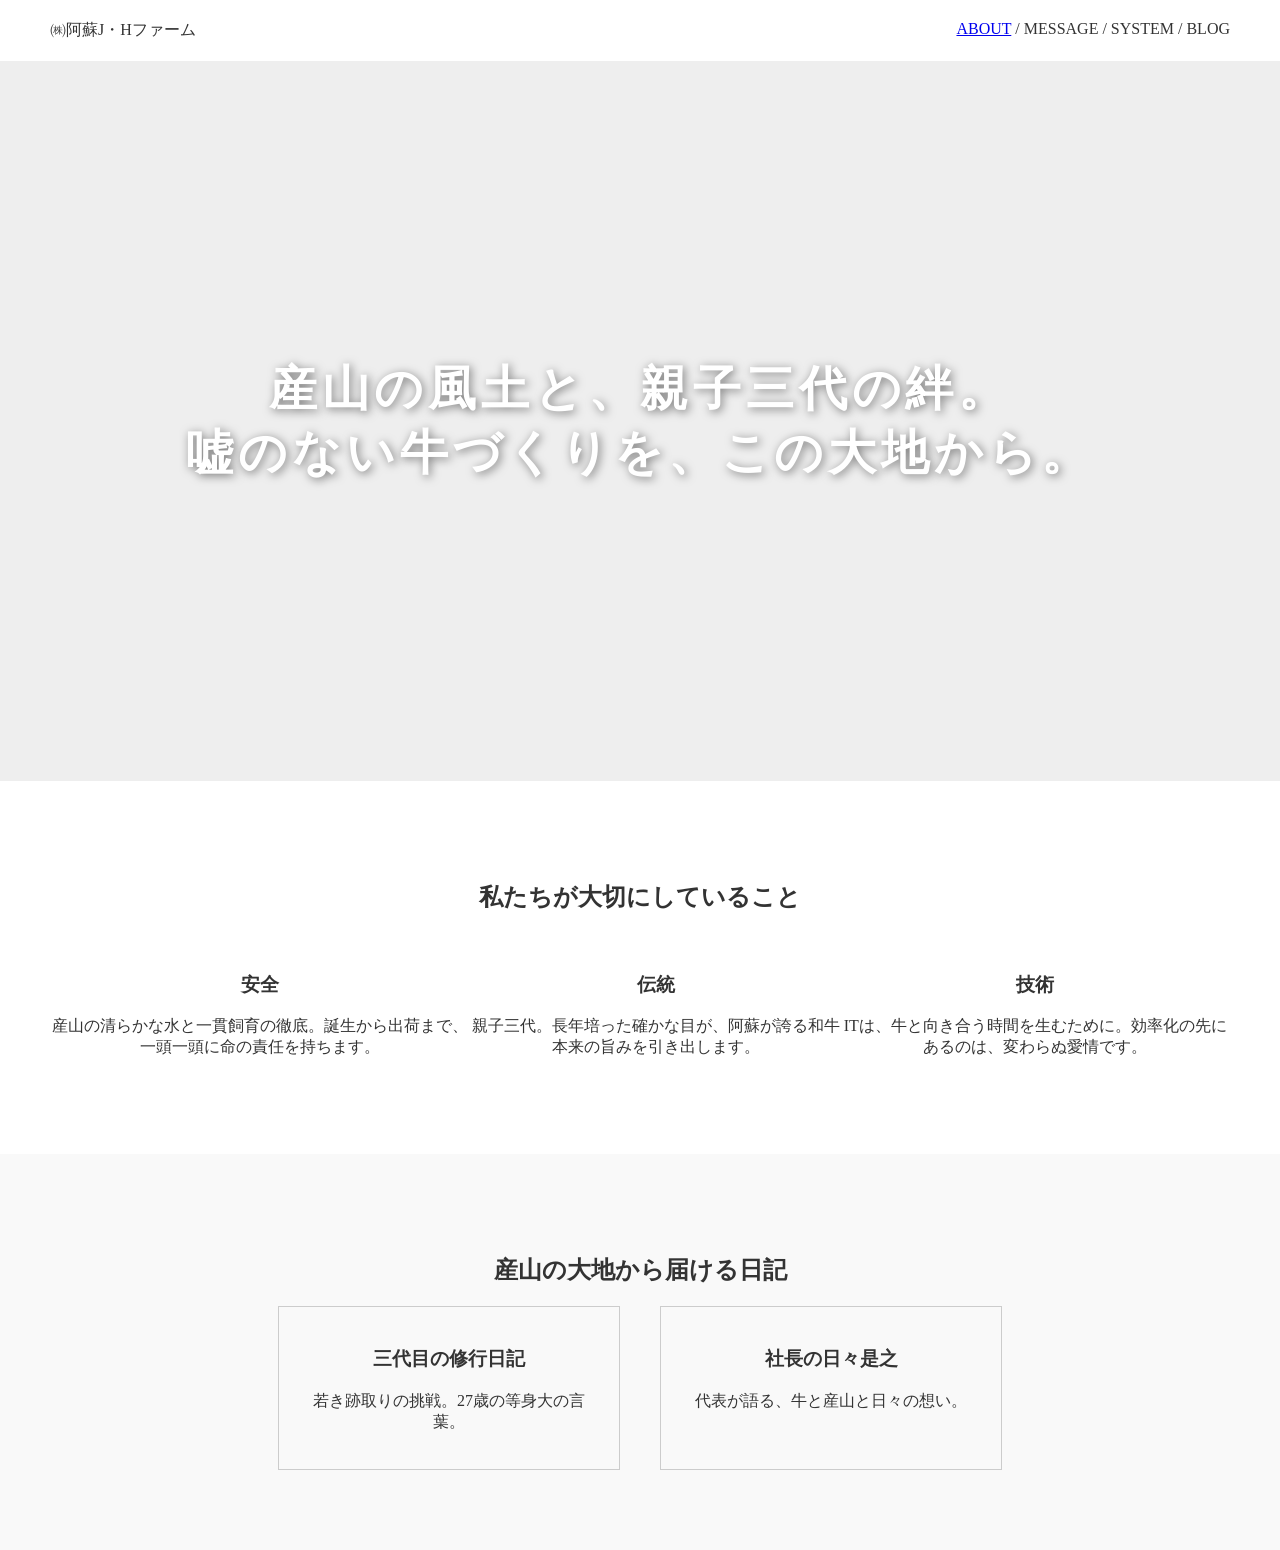
==== index.html @ 510d8aee "feat: トップページのナビにABOUTページリンクを追加" ====
<!DOCTYPE html>
<html lang="ja">
<head>
    <meta charset="UTF-8">
    <title>㈱阿蘇J・Hファーム - デモ</title>
    <link rel="stylesheet" href="style.css">
    <style>
        /* ヒーローエリアの親要素 */
/* 1. 外枠：背景を黒（または濃いグレー）にして、画像がない部分を引き締める */
.hero {
    position: relative;
    height: 80vh;
    overflow: hidden;
    background-color: #1a1a1a; /* ここを産山ブルー #004d40 にしても格好いいです */
    display: flex;
    align-items: center;      /* 上下中央 */
    justify-content: center;   /* 左右中央 */
}

/* 2. スライダー本体：親要素（hero）の中央に固定 */
.slider {
    position: absolute;
    top: 0;
    left: 0;
    width: 100%;
    height: 100%;
    display: flex;
    align-items: center;
    justify-content: center;
}

/* 3. 画像：高さを100%に固定し、横幅は自動調整して中央配置 */
.slider img {
    position: absolute;
    max-width: 100%;          /* 横がはみ出さないように制限 */
    max-height: 100%;         /* 高さを枠内に収める */
    width: auto;              /* 比率を維持 */
    height: auto;             /* 比率を維持 */
    
    /* 中央配置のダメ押し */
    top: 50%;
    left: 50%;
    transform: translate(-50%, -50%);
    
    object-fit: contain;
    opacity: 0;
    animation: slideShow 28s infinite;
}

/* アニメーションの transform を修正（中央配置を維持するため） */
@keyframes slideShow {
    0% { opacity: 0; transform: translate(-50%, -50%) scale(1.0); }
    5% { opacity: 1; }
    15% { opacity: 1; }
    20% { opacity: 0; transform: translate(-50%, -50%) scale(1.05); }
    100% { opacity: 0; }
}

/* テキストを画像の上に重ねる */
.hero-text {
    position: relative;
    z-index: 2;
    color: #fff;
    text-shadow: 2px 2px 10px rgba(0,0,0,0.5); /* 文字を見やすく */
    text-align: center;
    width: 100%;
}
        body { margin: 0; font-family: "Hiragino Mincho ProN", serif; color: #333; }
        header { display: flex; justify-content: space-between; padding: 20px 50px; background: #fff; }
        .hero { height: 80vh; background: #eee; display: flex; align-items: center; justify-content: center; text-align: center; }
        .hero h1 { font-size: 3rem; letter-spacing: 0.1em; }
        section { padding: 80px 50px; text-align: center; }
        .message-grid { display: flex; justify-content: space-around; margin-top: 40px; }
        .blog-grid { display: flex; justify-content: center; gap: 40px; }
        .blog-card { border: 1px solid #ccc; padding: 20px; width: 300px; }
    </style>
</head>
<body>
    <header>
        <div class="logo">㈱阿蘇J・Hファーム</div>
        <nav><a href="about/">ABOUT</a> / MESSAGE / SYSTEM / BLOG</nav>
        
    </header>

    <div class="hero">
    <div class="slider">
        <img src="assets/photo/IMG_1442.JPG" alt="牛1">
        <img src="assets/photo/IMG_1443.JPG" alt="牛2">
        <img src="assets/photo/IMG_1447.JPG" alt="牛3">
        <img src="assets/photo/IMG_1448.JPG" alt="牛4">
        <img src="assets/photo/IMG_1451.JPG" alt="牛5">
        <img src="assets/photo/IMG_1452.JPG" alt="牛6">
        <img src="assets/photo/IMG_1455.JPG" alt="牛7">
    </div>
    <div class="hero-text">
        <h1>産山の風土と、親子三代の絆。<br><span>嘘のない牛づくりを、この大地から。</span></h1>
    </div>
</div>
</div>
    
    </div>

    
<section id="message">
        <h2>私たちが大切にしていること</h2>
        <div class="message-grid">
            <div class="msg-item"><h3>安全</h3><p>産山の清らかな水と一貫飼育の徹底。誕生から出荷まで、一頭一頭に命の責任を持ちます。</p></div>
            <div class="msg-item"><h3>伝統</h3><p>親子三代。長年培った確かな目が、阿蘇が誇る和牛本来の旨みを引き出します。</p></div>
            <div class="msg-item"><h3>技術</h3><p>ITは、牛と向き合う時間を生むために。効率化の先にあるのは、変わらぬ愛情です。</p></div>
        </div>
    </section>

    <section id="blog" style="background: #f9f9f9;">
        <h2>産山の大地から届ける日記</h2>
        <div class="blog-grid">
            <div class="blog-card"><h3>三代目の修行日記</h3><p>若き跡取りの挑戦。27歳の等身大の言葉。</p></div>
            <div class="blog-card"><h3>社長の日々是之</h3><p>代表が語る、牛と産山と日々の想い。</p></div>
        </div>
    </section>
    <script> window.onload = function() 
    { const displayTime = 4; 
        const images = document.querySelectorAll('.slider img'); 
        const totalCount = images.length; 
        if (totalCount > 0) { const totalDuration = displayTime * totalCount; 
            images.forEach((img, index) => 
        { img.style.animationName = 'slideShow'; 
        img.style.animationIterationCount = 'infinite'; 
        img.style.animationTimingFunction = 'linear'; 
        img.style.animationDuration = totalDuration + 's'; 
        img.style.animationDelay = (displayTime * index) + 's'; 
    }); 
} }; 

    </script>
</body>
</html>
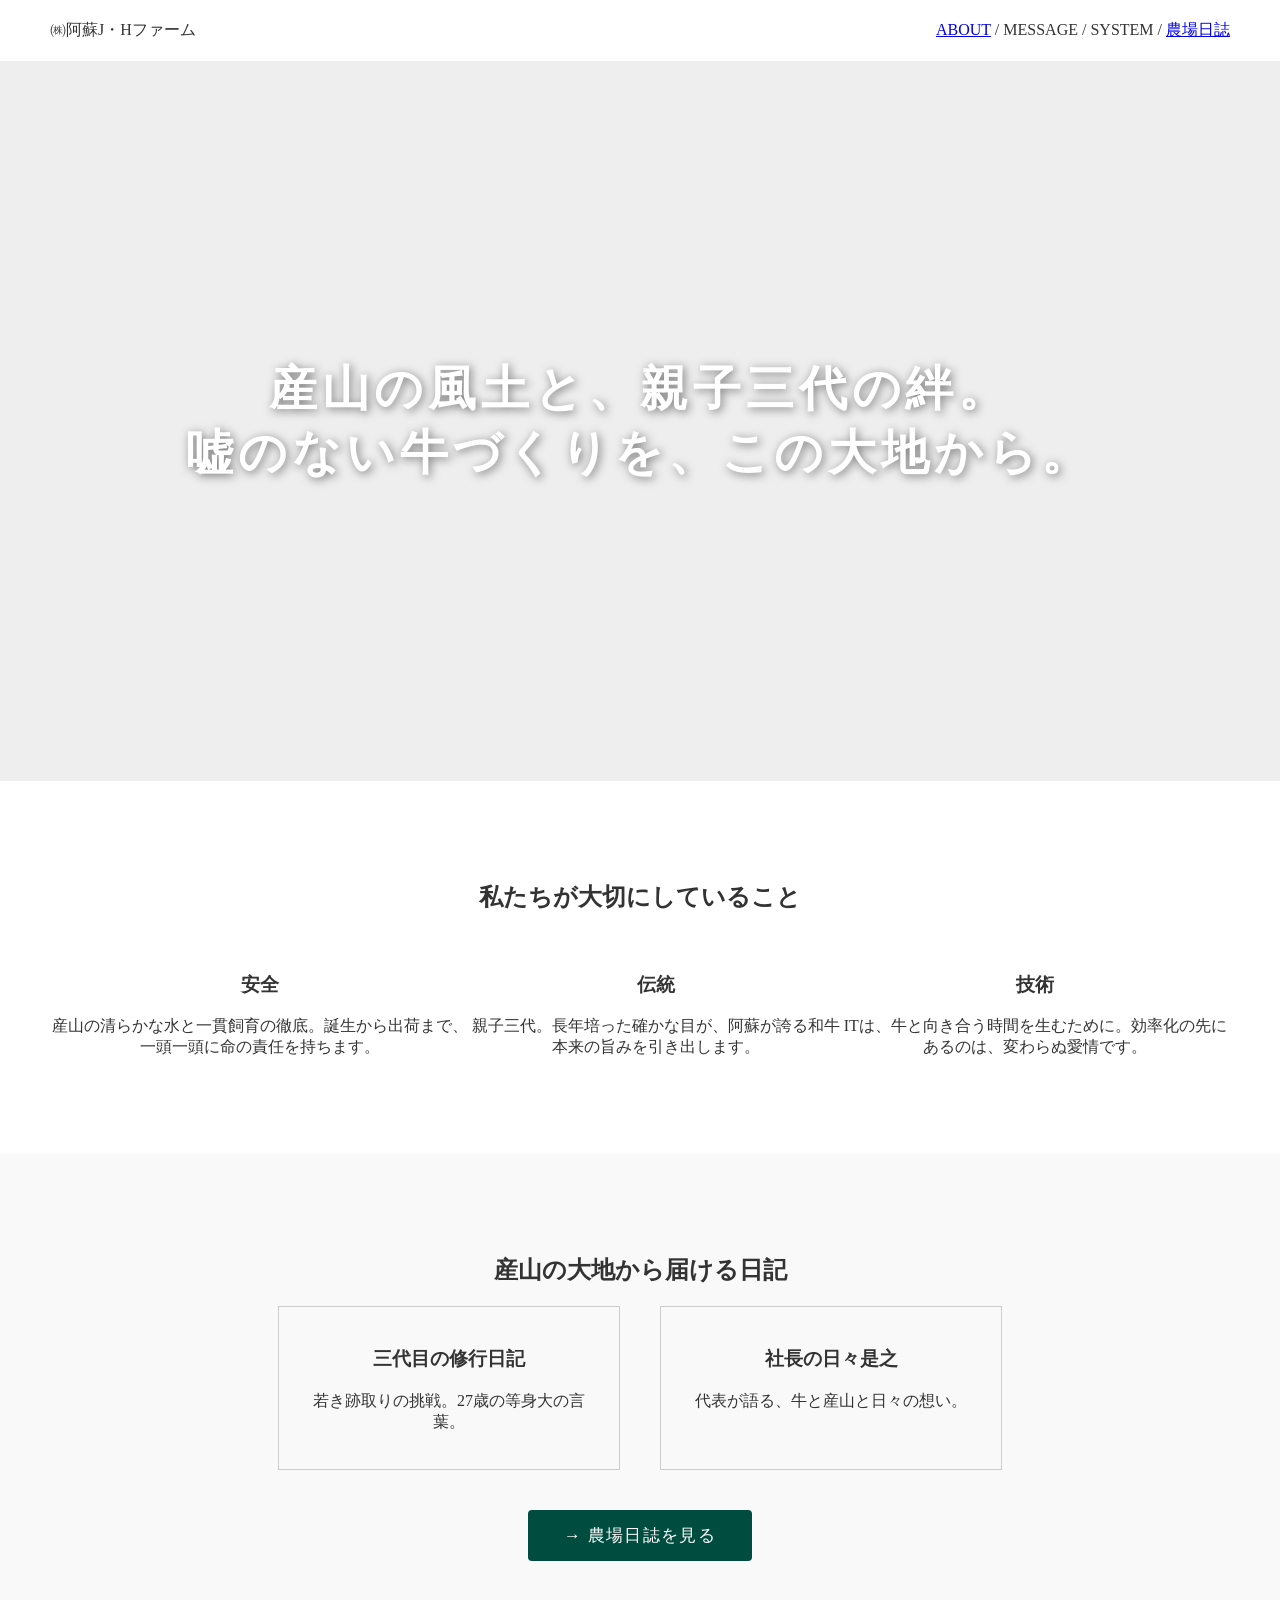
==== commit 1aea4fdc: "feat: トップページから農場日誌(/blog/)への導線を追加 - navリンク化＋blogセクションにボタン" ====
--- a/index.html
+++ b/index.html
@@ -78,7 +78,7 @@
 <body>
     <header>
         <div class="logo">㈱阿蘇J・Hファーム</div>
-        <nav><a href="about/">ABOUT</a> / MESSAGE / SYSTEM / BLOG</nav>
+        <nav><a href="about/">ABOUT</a> / MESSAGE / SYSTEM / <a href="/blog/">農場日誌</a></nav>
         
     </header>
 
@@ -116,6 +116,11 @@
             <div class="blog-card"><h3>三代目の修行日記</h3><p>若き跡取りの挑戦。27歳の等身大の言葉。</p></div>
             <div class="blog-card"><h3>社長の日々是之</h3><p>代表が語る、牛と産山と日々の想い。</p></div>
         </div>
+        <p style="margin-top:40px;">
+            <a href="/blog/" style="display:inline-block; padding:14px 36px; background:#004d40; color:#fff; text-decoration:none; border-radius:4px; font-size:1.05rem; letter-spacing:0.08em;">
+                → 農場日誌を見る
+            </a>
+        </p>
     </section>
     <script> window.onload = function() 
     { const displayTime = 4; 
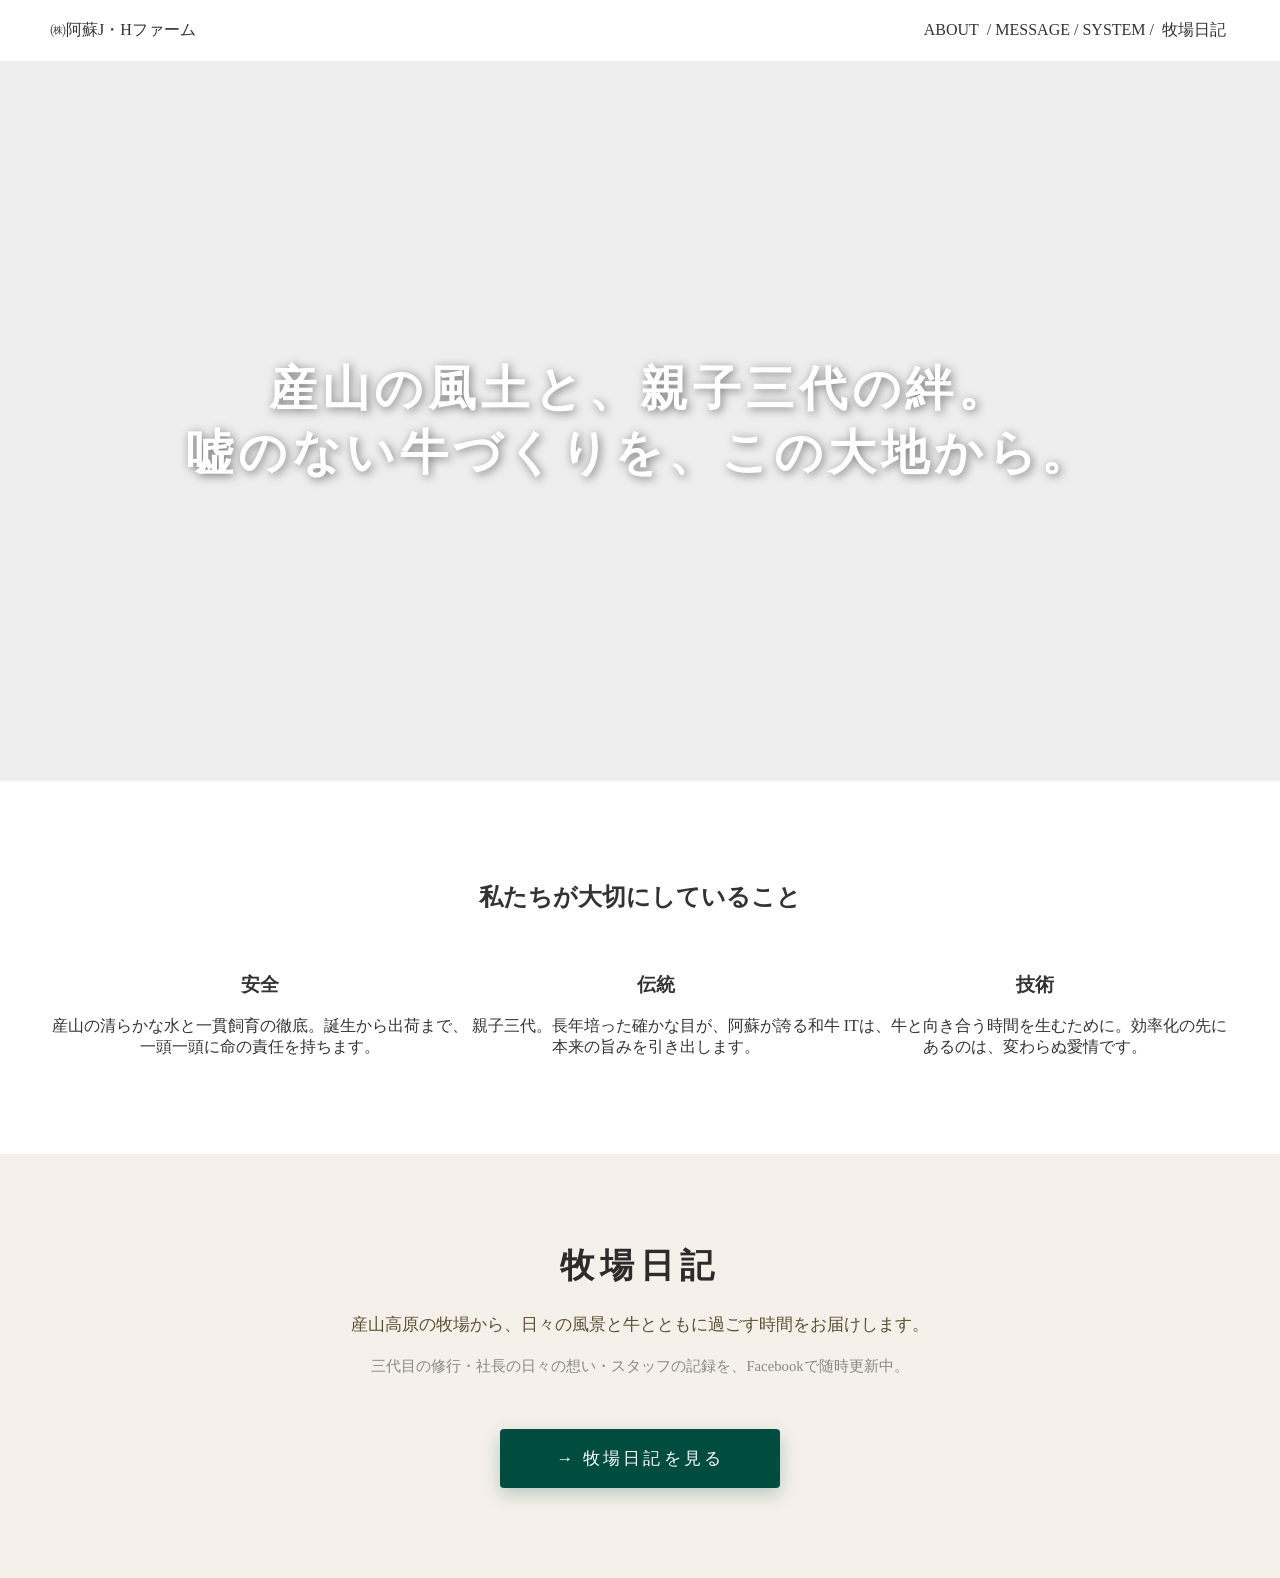
==== commit 9356b12d: "feat: 「農場日誌」を「牧場日記」に統一・トップblogセクション再デザイン" ====
--- a/index.html
+++ b/index.html
@@ -67,18 +67,69 @@
 }
         body { margin: 0; font-family: "Hiragino Mincho ProN", serif; color: #333; }
         header { display: flex; justify-content: space-between; padding: 20px 50px; background: #fff; }
+        header nav a { color: #333; text-decoration: none; margin: 0 4px; transition: color 0.2s; }
+        header nav a:hover { color: #004d40; text-decoration: underline; }
         .hero { height: 80vh; background: #eee; display: flex; align-items: center; justify-content: center; text-align: center; }
         .hero h1 { font-size: 3rem; letter-spacing: 0.1em; }
         section { padding: 80px 50px; text-align: center; }
         .message-grid { display: flex; justify-content: space-around; margin-top: 40px; }
-        .blog-grid { display: flex; justify-content: center; gap: 40px; }
-        .blog-card { border: 1px solid #ccc; padding: 20px; width: 300px; }
+
+        /* 牧場日記セクション */
+        #blog {
+            background: #f5f1ea;
+            padding: 90px 30px;
+        }
+        #blog h2 {
+            font-size: 2.1rem;
+            letter-spacing: 0.18em;
+            margin: 0 0 20px;
+            color: #2c2c2c;
+        }
+        #blog .blog-lead {
+            color: #5c4f33;
+            max-width: 680px;
+            margin: 0 auto 12px;
+            line-height: 1.9;
+            font-size: 1.08rem;
+        }
+        #blog .blog-sub {
+            color: #888;
+            max-width: 680px;
+            margin: 0 auto 50px;
+            line-height: 1.7;
+            font-size: 0.92rem;
+        }
+        .blog-cta {
+            display: inline-block;
+            padding: 18px 56px;
+            background: #004d40;
+            color: #fff !important;
+            text-decoration: none;
+            border-radius: 4px;
+            font-size: 1.05rem;
+            letter-spacing: 0.18em;
+            box-shadow: 0 6px 18px rgba(0,77,64,0.25);
+            transition: transform 0.2s, box-shadow 0.2s;
+        }
+        .blog-cta:hover {
+            transform: translateY(-2px);
+            box-shadow: 0 10px 24px rgba(0,77,64,0.38);
+        }
+
+        @media screen and (max-width: 768px) {
+            header { flex-direction: column; padding: 15px; text-align: center; }
+            header nav { margin-top: 10px; font-size: 0.9rem; }
+            section { padding: 50px 16px; }
+            #blog { padding: 60px 16px; }
+            #blog h2 { font-size: 1.6rem; }
+            .blog-cta { padding: 16px 40px; font-size: 1rem; letter-spacing: 0.12em; }
+        }
     </style>
 </head>
 <body>
     <header>
         <div class="logo">㈱阿蘇J・Hファーム</div>
-        <nav><a href="about/">ABOUT</a> / MESSAGE / SYSTEM / <a href="/blog/">農場日誌</a></nav>
+        <nav><a href="about/">ABOUT</a> / MESSAGE / SYSTEM / <a href="/blog/">牧場日記</a></nav>
         
     </header>
 
@@ -110,16 +161,16 @@
         </div>
     </section>
 
-    <section id="blog" style="background: #f9f9f9;">
-        <h2>産山の大地から届ける日記</h2>
-        <div class="blog-grid">
-            <div class="blog-card"><h3>三代目の修行日記</h3><p>若き跡取りの挑戦。27歳の等身大の言葉。</p></div>
-            <div class="blog-card"><h3>社長の日々是之</h3><p>代表が語る、牛と産山と日々の想い。</p></div>
-        </div>
-        <p style="margin-top:40px;">
-            <a href="/blog/" style="display:inline-block; padding:14px 36px; background:#004d40; color:#fff; text-decoration:none; border-radius:4px; font-size:1.05rem; letter-spacing:0.08em;">
-                → 農場日誌を見る
-            </a>
+    <section id="blog">
+        <h2>牧場日記</h2>
+        <p class="blog-lead">
+            産山高原の牧場から、日々の風景と牛とともに過ごす時間をお届けします。
+        </p>
+        <p class="blog-sub">
+            三代目の修行・社長の日々の想い・スタッフの記録を、Facebookで随時更新中。
+        </p>
+        <p style="margin:0;">
+            <a href="/blog/" class="blog-cta">→ 牧場日記を見る</a>
         </p>
     </section>
     <script> window.onload = function() 
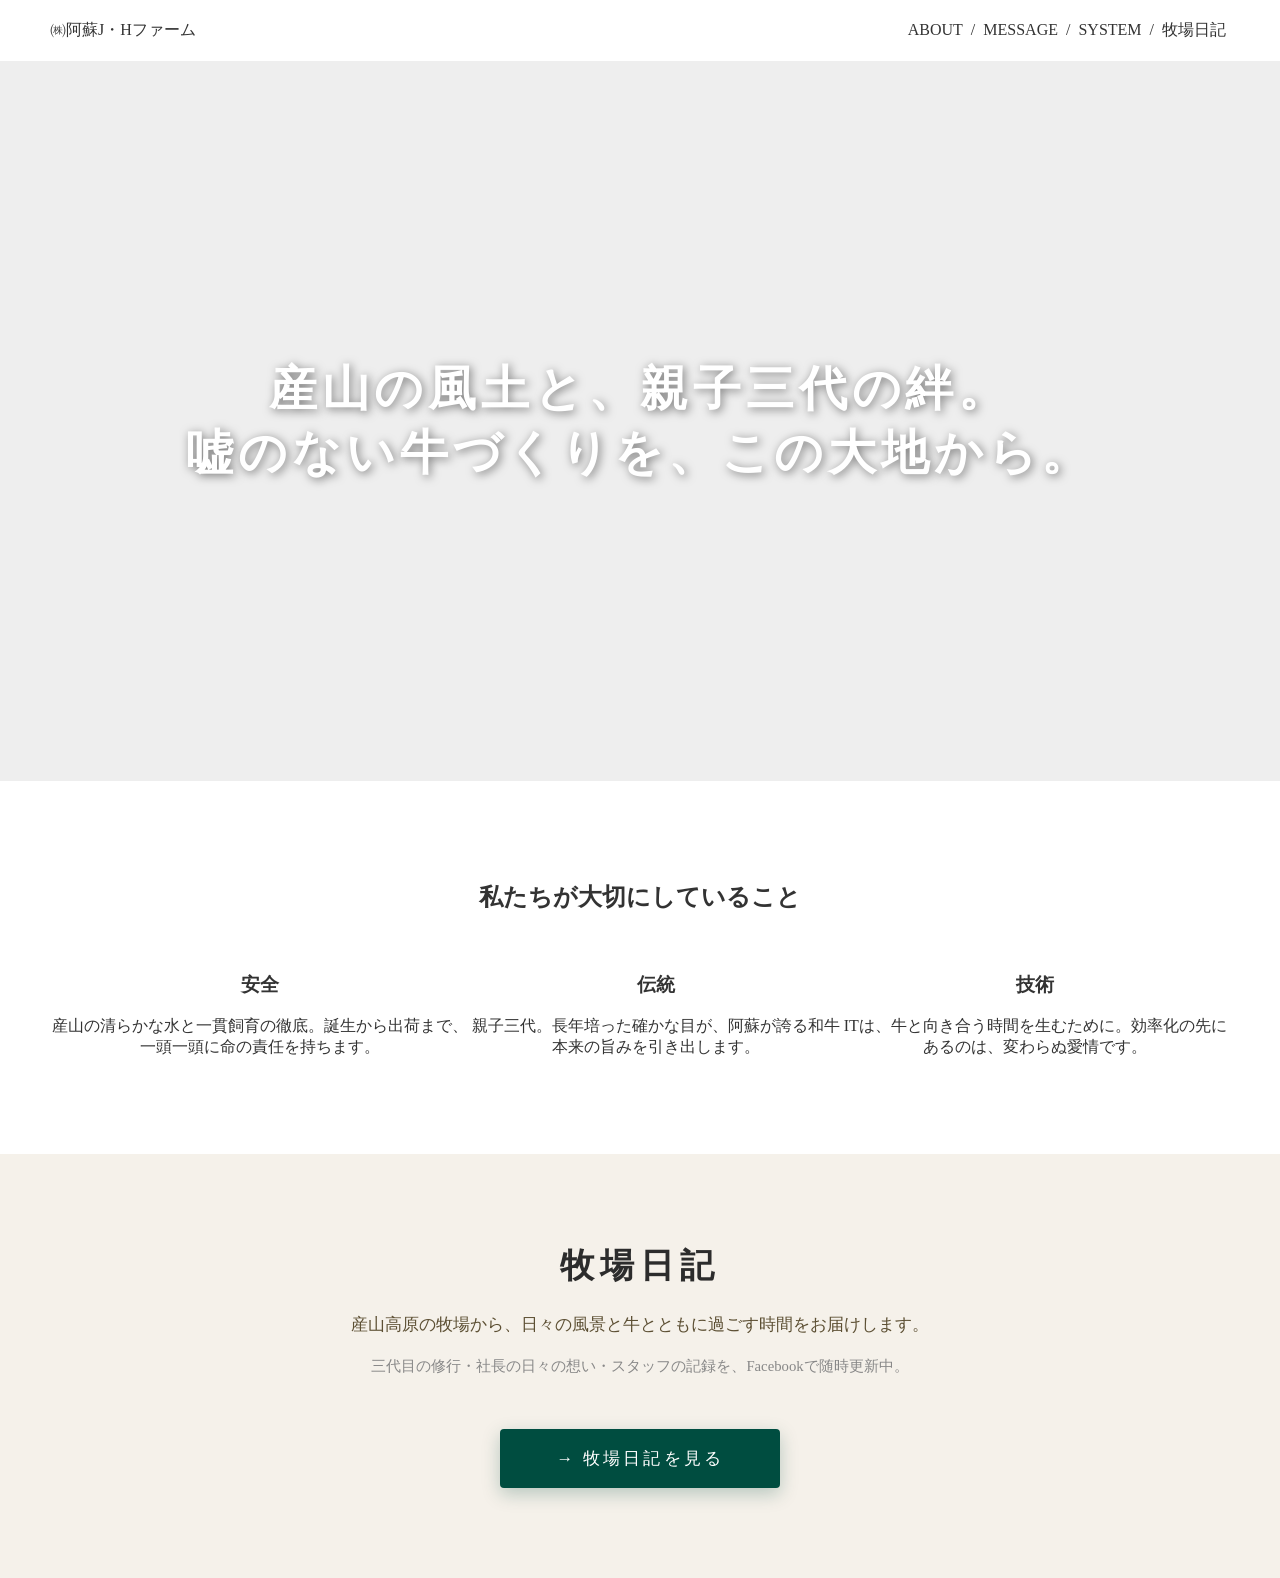
==== commit ceccd86a: "feat: MESSAGE/SYSTEMページ新規作成・全ページnav統一・FB埋込リンクtarget=_blank化 - /message/ : 経営者メッセージ・親子三代の想い（デモ） - /sy" ====
--- a/index.html
+++ b/index.html
@@ -129,7 +129,7 @@
 <body>
     <header>
         <div class="logo">㈱阿蘇J・Hファーム</div>
-        <nav><a href="about/">ABOUT</a> / MESSAGE / SYSTEM / <a href="/blog/">牧場日記</a></nav>
+        <nav><a href="/about/">ABOUT</a> / <a href="/message/">MESSAGE</a> / <a href="/system/">SYSTEM</a> / <a href="/blog/">牧場日記</a></nav>
         
     </header>
 
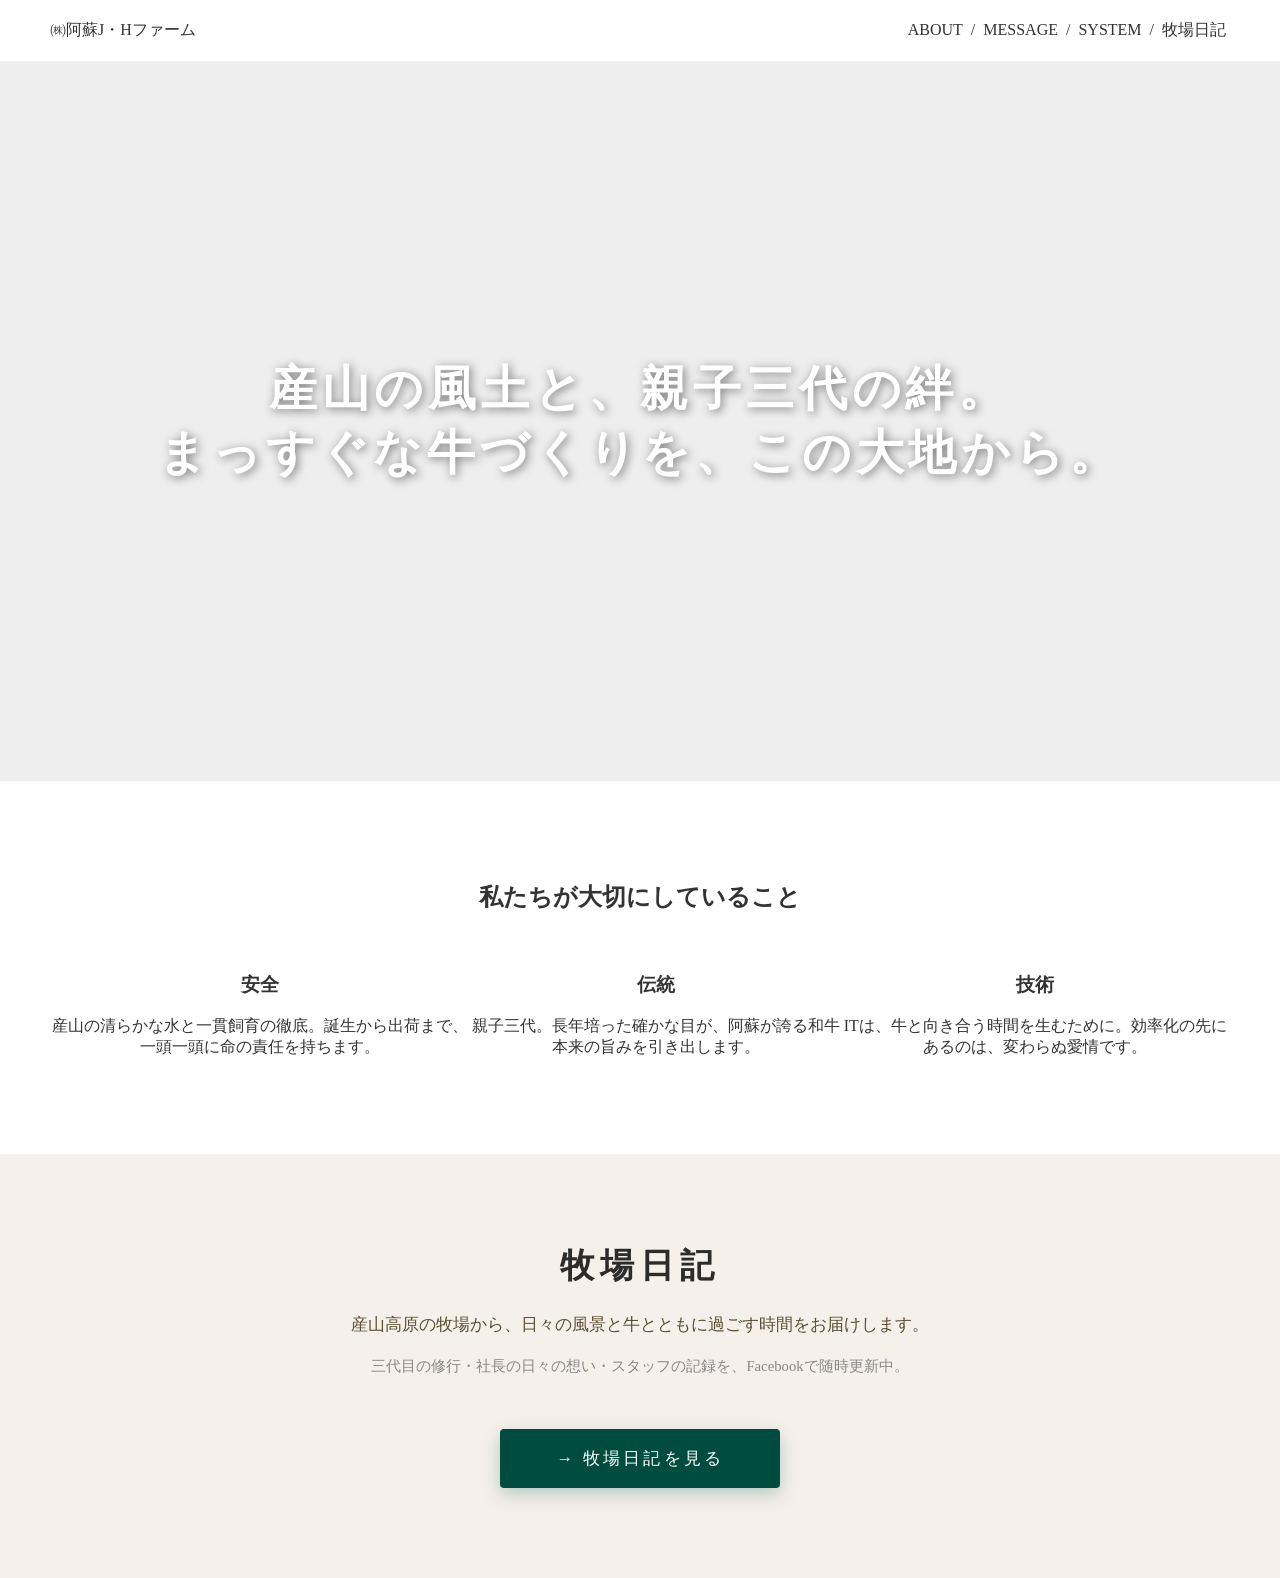
==== commit 56b93879: "fix: キャッチコピーを「嘘のない牛づくり」→「まっすぐな牛づくり」に変更 サイト全体で表現を統一（全ファイルgrepで4箇所を確認・置換）。  - index.html: TOPヒーローのキャッチ" ====
--- a/index.html
+++ b/index.html
@@ -2,7 +2,7 @@
 <html lang="ja">
 <head>
     <meta charset="UTF-8">
-    <title>㈱阿蘇J・Hファーム - デモ</title>
+    <title>㈱阿蘇J・Hファーム</title>
     <link rel="stylesheet" href="style.css">
     <style>
         /* ヒーローエリアの親要素 */
@@ -144,7 +144,7 @@
         <img src="assets/photo/IMG_1455.JPG" alt="牛7">
     </div>
     <div class="hero-text">
-        <h1>産山の風土と、親子三代の絆。<br><span>嘘のない牛づくりを、この大地から。</span></h1>
+        <h1>産山の風土と、親子三代の絆。<br><span>まっすぐな牛づくりを、この大地から。</span></h1>
     </div>
 </div>
 </div>
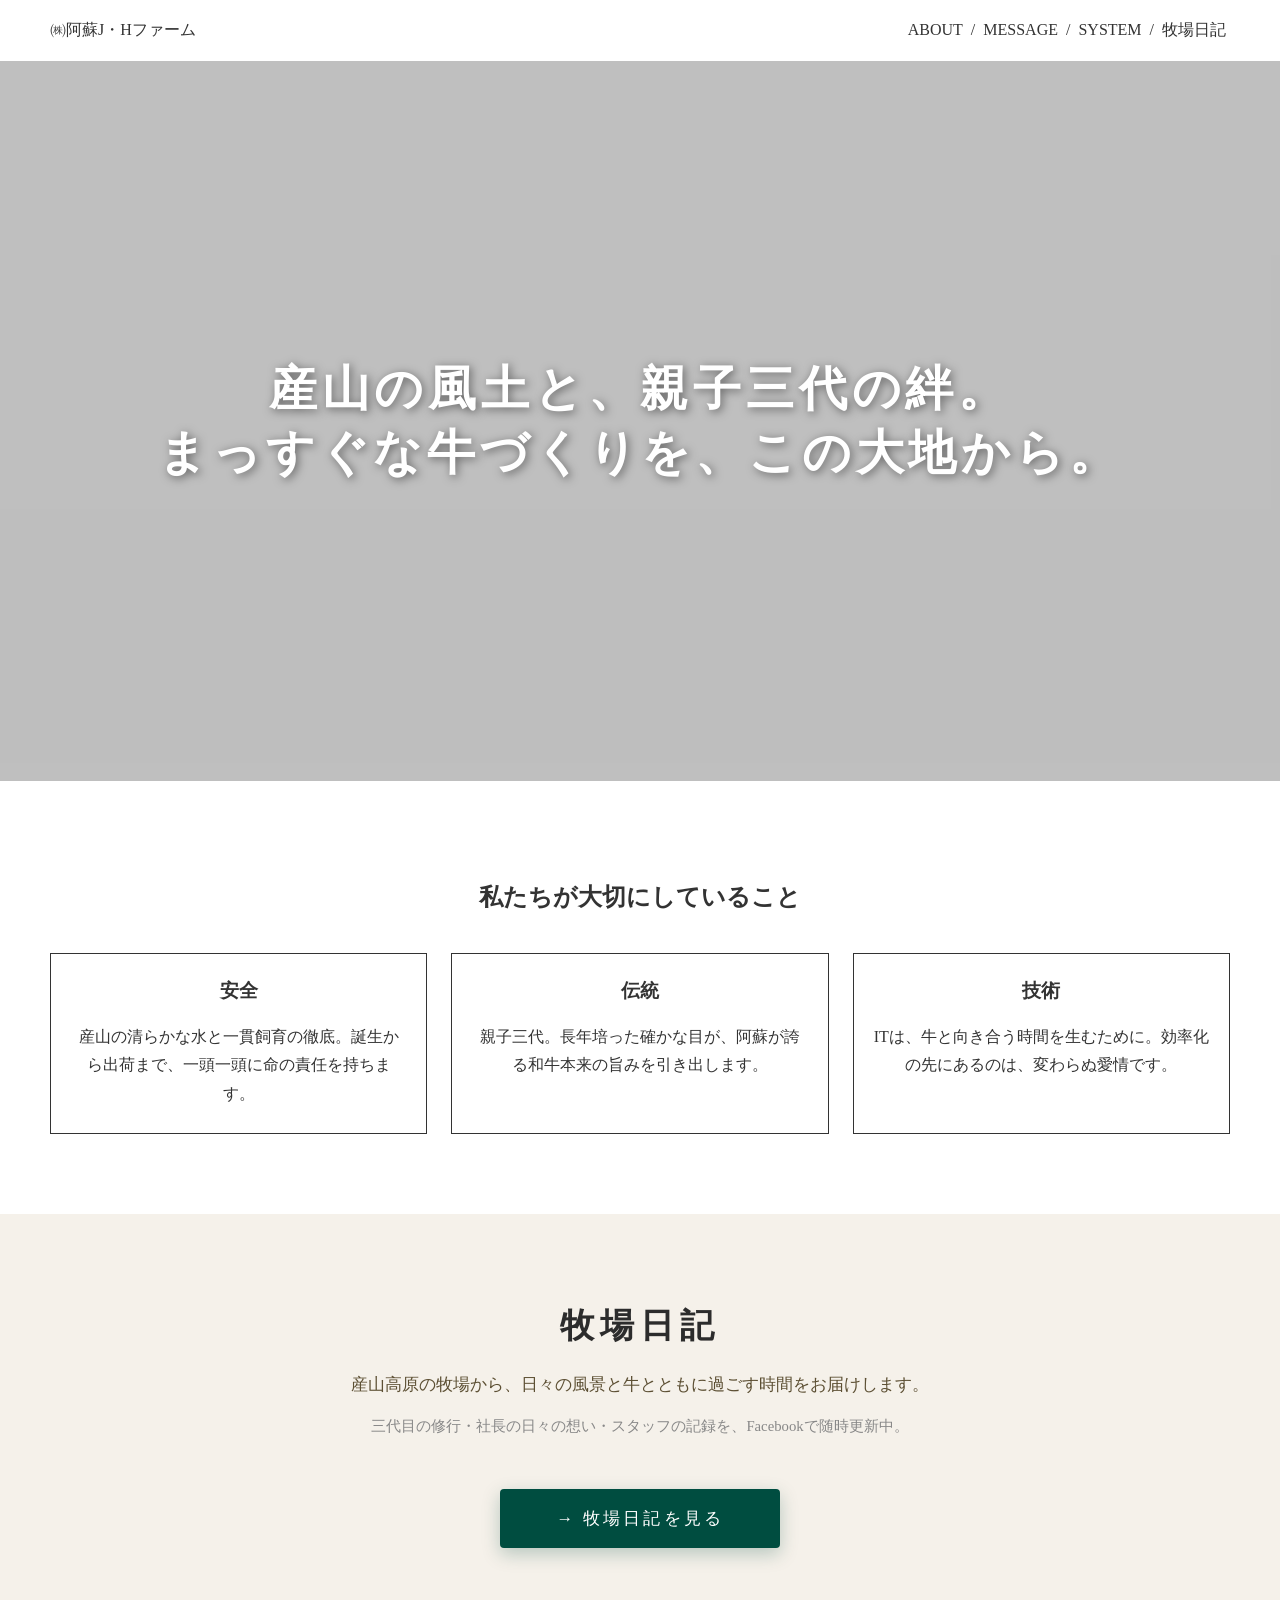
==== commit 40e3e202: "update: TOP画像を5枚(1920x1080)に差し替え、理念3項目に枠線、httpsへ転送 - スライダーを object-fit: cover に変更し見た目サイズを統一 - 安全・伝統・" ====
--- a/index.html
+++ b/index.html
@@ -2,6 +2,7 @@
 <html lang="ja">
 <head>
     <meta charset="UTF-8">
+    <meta name="viewport" content="width=device-width, initial-scale=1.0">
     <title>㈱阿蘇J・Hファーム</title>
     <link rel="stylesheet" href="style.css">
     <style>
@@ -29,31 +30,35 @@
     justify-content: center;
 }
 
-/* 3. 画像：高さを100%に固定し、横幅は自動調整して中央配置 */
+/* 3. 画像：枠いっぱいに敷き詰めて、全画像の見た目サイズを統一（1920×1080に揃えた写真を使用） */
 .slider img {
     position: absolute;
-    max-width: 100%;          /* 横がはみ出さないように制限 */
-    max-height: 100%;         /* 高さを枠内に収める */
-    width: auto;              /* 比率を維持 */
-    height: auto;             /* 比率を維持 */
-    
-    /* 中央配置のダメ押し */
-    top: 50%;
-    left: 50%;
-    transform: translate(-50%, -50%);
-    
-    object-fit: contain;
+    top: 0;
+    left: 0;
+    width: 100%;
+    height: 100%;
+    object-fit: cover;        /* 比率を保ったまま枠を埋める（はみ出た分は切れる） */
+    object-position: center;
     opacity: 0;
-    animation: slideShow 28s infinite;
-}
-
-/* アニメーションの transform を修正（中央配置を維持するため） */
+    animation: slideShow 20s infinite;
+}
+
+/* フェードしながらゆっくり寄る */
 @keyframes slideShow {
-    0% { opacity: 0; transform: translate(-50%, -50%) scale(1.0); }
+    0% { opacity: 0; transform: scale(1.0); }
     5% { opacity: 1; }
-    15% { opacity: 1; }
-    20% { opacity: 0; transform: translate(-50%, -50%) scale(1.05); }
+    20% { opacity: 1; }
+    25% { opacity: 0; transform: scale(1.05); }
     100% { opacity: 0; }
+}
+
+/* 文字を読みやすくするため、写真の上に薄い暗幕を重ねる */
+.hero::after {
+    content: "";
+    position: absolute;
+    inset: 0;
+    background: rgba(0,0,0,0.2);
+    z-index: 1;
 }
 
 /* テキストを画像の上に重ねる */
@@ -72,7 +77,11 @@
         .hero { height: 80vh; background: #eee; display: flex; align-items: center; justify-content: center; text-align: center; }
         .hero h1 { font-size: 3rem; letter-spacing: 0.1em; }
         section { padding: 80px 50px; text-align: center; }
-        .message-grid { display: flex; justify-content: space-around; margin-top: 40px; }
+        .message-grid { display: flex; justify-content: space-around; gap: 24px; margin-top: 40px; }
+        /* 「安全」「伝統」「技術」を黒の細線で囲み、境目を分かりやすくする */
+        .msg-item { flex: 1; border: 1px solid #333; padding: 24px 20px; box-sizing: border-box; }
+        .msg-item h3 { margin-top: 0; }
+        .msg-item p { margin-bottom: 0; line-height: 1.8; }
 
         /* 牧場日記セクション */
         #blog {
@@ -120,6 +129,7 @@
             header { flex-direction: column; padding: 15px; text-align: center; }
             header nav { margin-top: 10px; font-size: 0.9rem; }
             section { padding: 50px 16px; }
+            .message-grid { flex-direction: column; gap: 16px; }
             #blog { padding: 60px 16px; }
             #blog h2 { font-size: 1.6rem; }
             .blog-cta { padding: 16px 40px; font-size: 1rem; letter-spacing: 0.12em; }
@@ -135,13 +145,11 @@
 
     <div class="hero">
     <div class="slider">
-        <img src="assets/photo/IMG_1442.JPG" alt="牛1">
-        <img src="assets/photo/IMG_1443.JPG" alt="牛2">
-        <img src="assets/photo/IMG_1447.JPG" alt="牛3">
-        <img src="assets/photo/IMG_1448.JPG" alt="牛4">
-        <img src="assets/photo/IMG_1451.JPG" alt="牛5">
-        <img src="assets/photo/IMG_1452.JPG" alt="牛6">
-        <img src="assets/photo/IMG_1455.JPG" alt="牛7">
+        <img src="assets/photo/top/top-01.jpg" alt="雲海と産山の草原" width="1920" height="1080">
+        <img src="assets/photo/top/top-02.jpg" alt="夕方の草原で牛と過ごすスタッフ" width="1920" height="1080" loading="lazy">
+        <img src="assets/photo/top/top-03.jpg" alt="阿蘇の山並みと放牧の牛" width="1920" height="1080" loading="lazy">
+        <img src="assets/photo/top/top-04.jpg" alt="牧草地で作業するトラクター" width="1920" height="1080" loading="lazy">
+        <img src="assets/photo/top/top-05.jpg" alt="青空と阿蘇の山並み、黒毛和牛の群れ" width="1920" height="1080" loading="lazy">
     </div>
     <div class="hero-text">
         <h1>産山の風土と、親子三代の絆。<br><span>まっすぐな牛づくりを、この大地から。</span></h1>
--- a/style.css
+++ b/style.css
@@ -0,0 +1,24 @@
+/* ===== 全ページ共通スタイル（/style.css） =====
+   TOP / MESSAGE / SYSTEM / BLOG / 記事ページ が <link rel="stylesheet" href="/style.css"> で
+   読み込む共通ファイル。各ページ固有の装飾は各HTMLの <style> に書き、ここには
+   全ページに効かせたい指定だけを置く。
+   ※ ABOUT ページだけは css/style.css（.site-header）を使用している。 */
+
+/* ヘッダーをスクロールしても画面上部に固定表示する */
+header {
+  position: sticky;
+  top: 0;
+  z-index: 100; /* 画像・地図・ヒーロー文字（z-index: 2）より前面に出す */
+}
+
+/* ページ内アンカーへ移動した時、固定ヘッダーの下に見出しが潜り込まないようにする */
+html {
+  scroll-padding-top: 80px;
+}
+
+@media screen and (max-width: 768px) {
+  /* スマホ幅はヘッダーが縦積み（ロゴ＋ナビ）になり背が高くなる */
+  html {
+    scroll-padding-top: 120px;
+  }
+}
